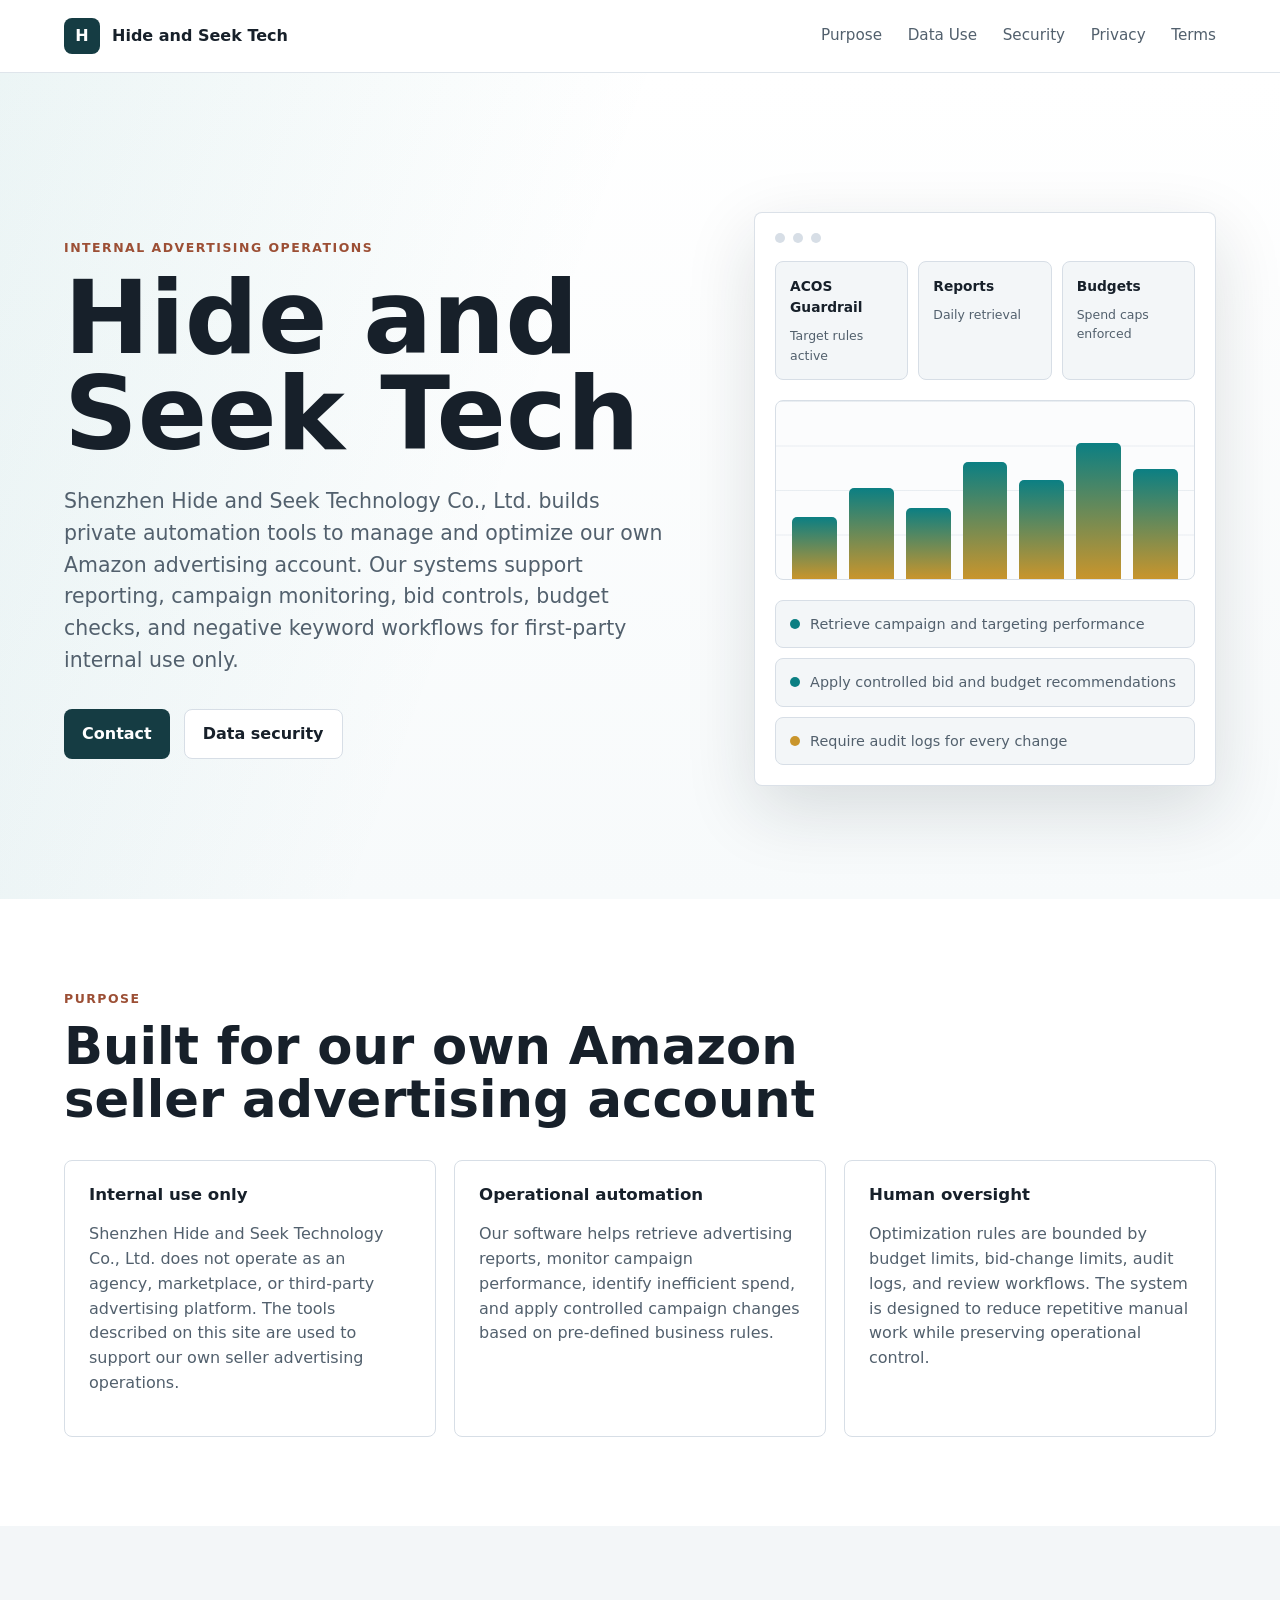
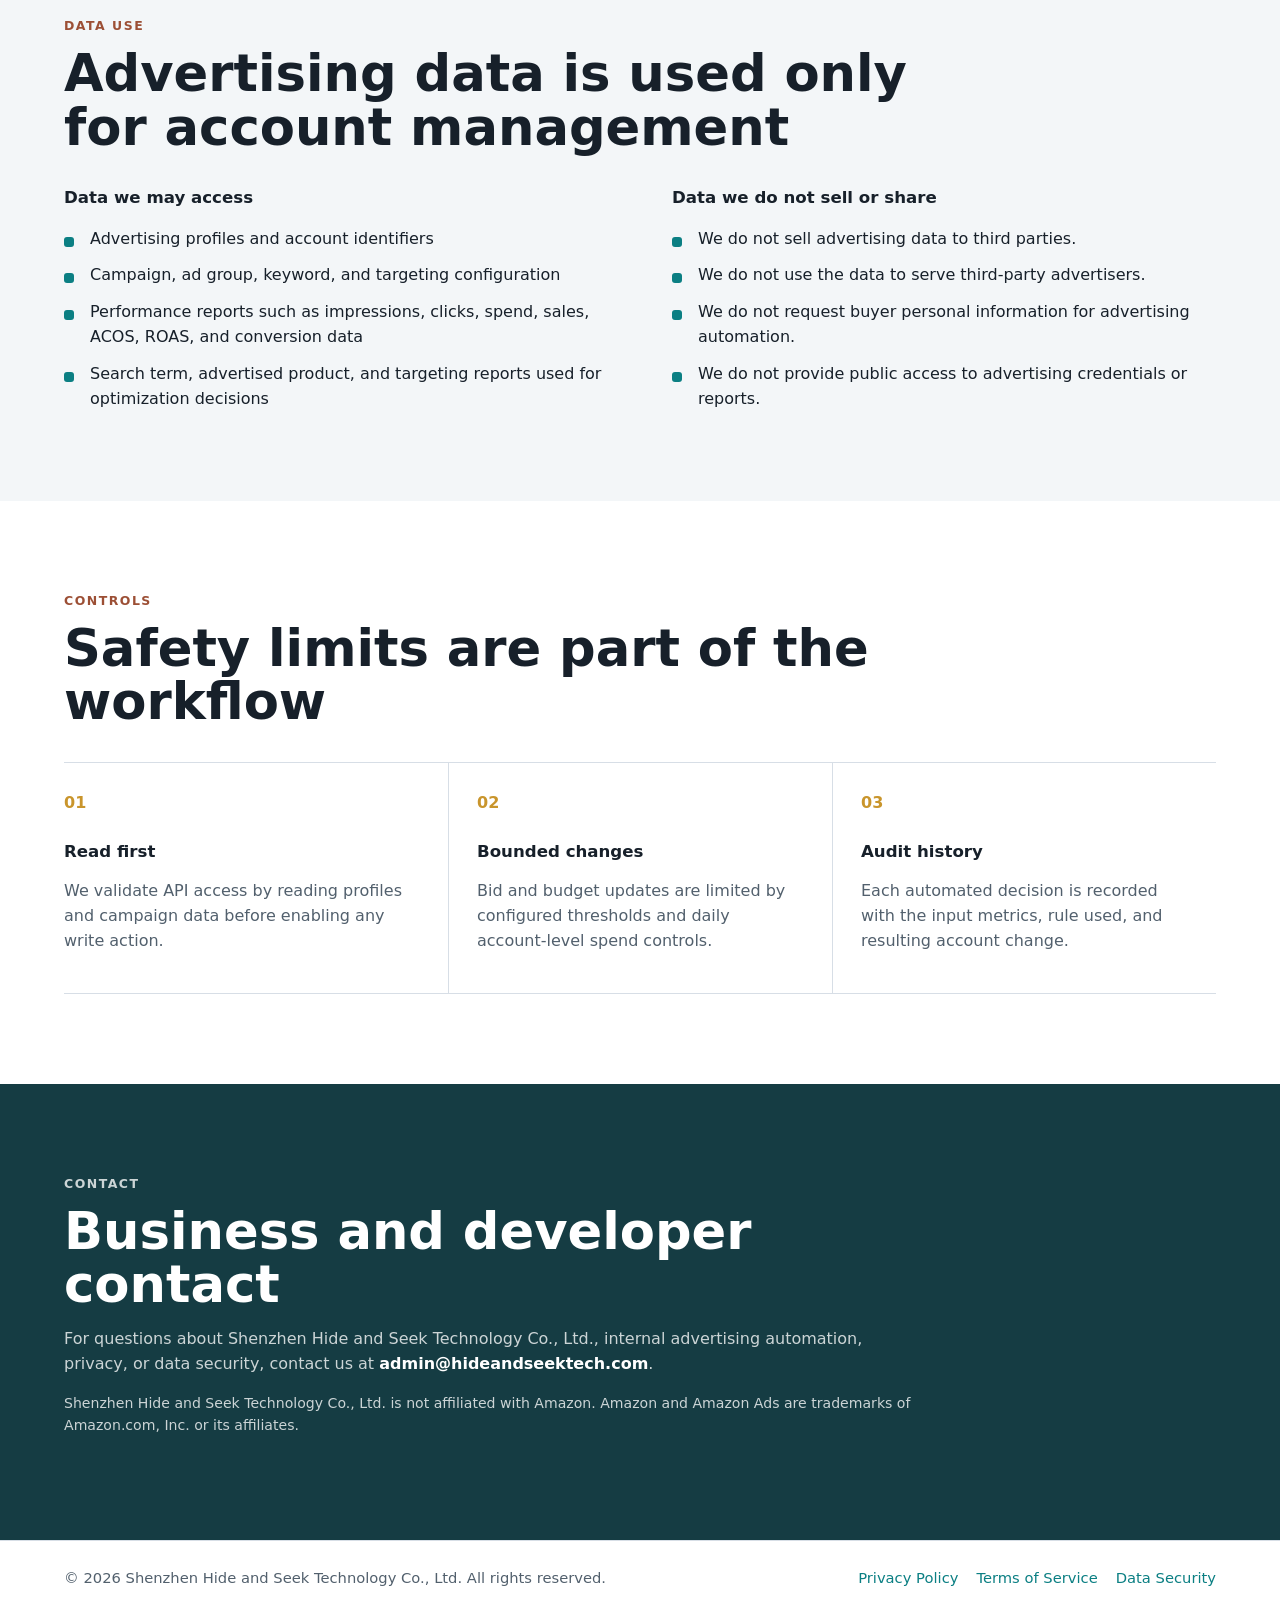
==== index.html @ 05aed89c "Initial static site" ====
<!doctype html>
<html lang="en">
  <head>
    <meta charset="utf-8">
    <meta name="viewport" content="width=device-width, initial-scale=1">
    <title>Hide and Seek Tech | Internal Amazon Advertising Automation</title>
    <meta name="description" content="Shenzhen Hide and Seek Technology Co., Ltd. builds internal automation tools for managing its own Amazon advertising operations.">
    <link rel="stylesheet" href="styles.css">
  </head>
  <body>
    <header class="site-header">
      <a class="brand" href="index.html" aria-label="Hide and Seek Tech home">
        <span class="brand-mark">H</span>
        <span>Hide and Seek Tech</span>
      </a>
      <nav class="nav" aria-label="Primary navigation">
        <a href="#purpose">Purpose</a>
        <a href="#data">Data Use</a>
        <a href="security.html">Security</a>
        <a href="privacy.html">Privacy</a>
        <a href="terms.html">Terms</a>
      </nav>
    </header>

    <main>
      <section class="hero">
        <div class="hero-copy">
          <p class="eyebrow">Internal advertising operations</p>
          <h1>Hide and Seek Tech</h1>
          <p class="lede">
            Shenzhen Hide and Seek Technology Co., Ltd. builds private automation tools to manage and optimize our own Amazon advertising account.
            Our systems support reporting, campaign monitoring, bid controls, budget checks, and negative
            keyword workflows for first-party internal use only.
          </p>
          <div class="hero-actions">
            <a class="button primary" href="#contact">Contact</a>
            <a class="button secondary" href="security.html">Data security</a>
          </div>
        </div>

        <div class="dashboard-visual" aria-label="Advertising operations dashboard preview">
          <div class="visual-top">
            <span></span>
            <span></span>
            <span></span>
          </div>
          <div class="metric-grid">
            <div>
              <strong>ACOS Guardrail</strong>
              <span>Target rules active</span>
            </div>
            <div>
              <strong>Reports</strong>
              <span>Daily retrieval</span>
            </div>
            <div>
              <strong>Budgets</strong>
              <span>Spend caps enforced</span>
            </div>
          </div>
          <div class="chart-row">
            <span style="height: 38%"></span>
            <span style="height: 56%"></span>
            <span style="height: 44%"></span>
            <span style="height: 72%"></span>
            <span style="height: 61%"></span>
            <span style="height: 84%"></span>
            <span style="height: 68%"></span>
          </div>
          <div class="rule-list">
            <div><span class="status ok"></span> Retrieve campaign and targeting performance</div>
            <div><span class="status ok"></span> Apply controlled bid and budget recommendations</div>
            <div><span class="status warn"></span> Require audit logs for every change</div>
          </div>
        </div>
      </section>

      <section id="purpose" class="section">
        <div class="section-heading">
          <p class="eyebrow">Purpose</p>
          <h2>Built for our own Amazon seller advertising account</h2>
        </div>
        <div class="content-grid">
          <article>
            <h3>Internal use only</h3>
            <p>
              Shenzhen Hide and Seek Technology Co., Ltd. does not operate as an agency, marketplace, or third-party advertising platform.
              The tools described on this site are used to support our own seller advertising operations.
            </p>
          </article>
          <article>
            <h3>Operational automation</h3>
            <p>
              Our software helps retrieve advertising reports, monitor campaign performance, identify inefficient
              spend, and apply controlled campaign changes based on pre-defined business rules.
            </p>
          </article>
          <article>
            <h3>Human oversight</h3>
            <p>
              Optimization rules are bounded by budget limits, bid-change limits, audit logs, and review workflows.
              The system is designed to reduce repetitive manual work while preserving operational control.
            </p>
          </article>
        </div>
      </section>

      <section id="data" class="section muted">
        <div class="section-heading">
          <p class="eyebrow">Data Use</p>
          <h2>Advertising data is used only for account management</h2>
        </div>
        <div class="two-column">
          <div>
            <h3>Data we may access</h3>
            <ul class="check-list">
              <li>Advertising profiles and account identifiers</li>
              <li>Campaign, ad group, keyword, and targeting configuration</li>
              <li>Performance reports such as impressions, clicks, spend, sales, ACOS, ROAS, and conversion data</li>
              <li>Search term, advertised product, and targeting reports used for optimization decisions</li>
            </ul>
          </div>
          <div>
            <h3>Data we do not sell or share</h3>
            <ul class="check-list">
              <li>We do not sell advertising data to third parties.</li>
              <li>We do not use the data to serve third-party advertisers.</li>
              <li>We do not request buyer personal information for advertising automation.</li>
              <li>We do not provide public access to advertising credentials or reports.</li>
            </ul>
          </div>
        </div>
      </section>

      <section class="section">
        <div class="section-heading">
          <p class="eyebrow">Controls</p>
          <h2>Safety limits are part of the workflow</h2>
        </div>
        <div class="control-band">
          <div>
            <span class="control-number">01</span>
            <h3>Read first</h3>
            <p>We validate API access by reading profiles and campaign data before enabling any write action.</p>
          </div>
          <div>
            <span class="control-number">02</span>
            <h3>Bounded changes</h3>
            <p>Bid and budget updates are limited by configured thresholds and daily account-level spend controls.</p>
          </div>
          <div>
            <span class="control-number">03</span>
            <h3>Audit history</h3>
            <p>Each automated decision is recorded with the input metrics, rule used, and resulting account change.</p>
          </div>
        </div>
      </section>

      <section id="contact" class="section contact-section">
        <div>
          <p class="eyebrow">Contact</p>
          <h2>Business and developer contact</h2>
          <p>
            For questions about Shenzhen Hide and Seek Technology Co., Ltd., internal advertising automation, privacy,
            or data security, contact us at <a href="mailto:admin@hideandseektech.com">admin@hideandseektech.com</a>.
          </p>
          <p class="small">
            Shenzhen Hide and Seek Technology Co., Ltd. is not affiliated with Amazon. Amazon and Amazon Ads are trademarks of Amazon.com, Inc.
            or its affiliates.
          </p>
        </div>
      </section>
    </main>

    <footer class="site-footer">
      <span>&copy; 2026 Shenzhen Hide and Seek Technology Co., Ltd. All rights reserved.</span>
      <div>
        <a href="privacy.html">Privacy Policy</a>
        <a href="terms.html">Terms of Service</a>
        <a href="security.html">Data Security</a>
      </div>
    </footer>
  </body>
</html>
---- styles.css ----
:root {
  --ink: #17202a;
  --muted-ink: #52606d;
  --line: #d7dee6;
  --paper: #ffffff;
  --soft: #f3f6f8;
  --deep: #153c43;
  --teal: #0b7f83;
  --gold: #c9952c;
  --rust: #9c4f35;
  --shadow: 0 24px 70px rgba(23, 32, 42, 0.14);
}

* {
  box-sizing: border-box;
}

html {
  scroll-behavior: smooth;
}

body {
  margin: 0;
  background: var(--paper);
  color: var(--ink);
  font-family: Inter, ui-sans-serif, system-ui, -apple-system, BlinkMacSystemFont, "Segoe UI", sans-serif;
  line-height: 1.55;
}

a {
  color: var(--teal);
  text-decoration: none;
}

a:hover {
  text-decoration: underline;
}

.site-header {
  position: sticky;
  top: 0;
  z-index: 10;
  display: flex;
  align-items: center;
  justify-content: space-between;
  gap: 24px;
  padding: 18px clamp(20px, 5vw, 72px);
  border-bottom: 1px solid rgba(215, 222, 230, 0.78);
  background: rgba(255, 255, 255, 0.94);
  backdrop-filter: blur(18px);
}

.brand {
  display: inline-flex;
  align-items: center;
  gap: 12px;
  color: var(--ink);
  font-weight: 740;
  letter-spacing: 0;
}

.brand:hover {
  text-decoration: none;
}

.brand-mark {
  display: grid;
  width: 36px;
  height: 36px;
  place-items: center;
  border-radius: 8px;
  background: var(--deep);
  color: #fff;
  font-weight: 800;
}

.nav {
  display: flex;
  align-items: center;
  justify-content: flex-end;
  gap: clamp(12px, 2vw, 28px);
  flex-wrap: wrap;
  font-size: 0.95rem;
}

.nav a {
  color: var(--muted-ink);
}

.hero {
  display: grid;
  grid-template-columns: minmax(0, 1.02fr) minmax(320px, 0.78fr);
  gap: clamp(36px, 7vw, 86px);
  align-items: center;
  min-height: calc(100vh - 74px);
  padding: clamp(56px, 8vw, 112px) clamp(20px, 5vw, 72px) clamp(42px, 6vw, 82px);
  background:
    linear-gradient(110deg, rgba(11, 127, 131, 0.08), transparent 42%),
    linear-gradient(180deg, #fff, #f7fafb);
}

.hero-copy {
  max-width: 780px;
}

.eyebrow {
  margin: 0 0 12px;
  color: var(--rust);
  font-size: 0.78rem;
  font-weight: 800;
  letter-spacing: 0.12em;
  text-transform: uppercase;
}

h1,
h2,
h3,
p {
  overflow-wrap: anywhere;
}

h1 {
  margin: 0;
  font-size: clamp(3.4rem, 8vw, 7.6rem);
  line-height: 0.94;
  letter-spacing: 0;
}

h2 {
  margin: 0;
  font-size: clamp(2rem, 4vw, 3.45rem);
  line-height: 1.04;
  letter-spacing: 0;
}

h3 {
  margin: 0 0 10px;
  font-size: 1.04rem;
  line-height: 1.25;
}

.lede {
  max-width: 680px;
  margin: 24px 0 0;
  color: var(--muted-ink);
  font-size: clamp(1.08rem, 1.8vw, 1.28rem);
}

.hero-actions {
  display: flex;
  flex-wrap: wrap;
  gap: 14px;
  margin-top: 32px;
}

.button {
  display: inline-flex;
  min-height: 46px;
  align-items: center;
  justify-content: center;
  border-radius: 8px;
  padding: 12px 18px;
  font-weight: 760;
}

.button:hover {
  text-decoration: none;
}

.button.primary {
  background: var(--deep);
  color: #fff;
}

.button.secondary {
  border: 1px solid var(--line);
  background: #fff;
  color: var(--ink);
}

.dashboard-visual {
  width: min(100%, 520px);
  justify-self: center;
  padding: 20px;
  border: 1px solid rgba(215, 222, 230, 0.9);
  border-radius: 8px;
  background: #fff;
  box-shadow: var(--shadow);
}

.visual-top {
  display: flex;
  gap: 8px;
  margin-bottom: 18px;
}

.visual-top span {
  width: 10px;
  height: 10px;
  border-radius: 50%;
  background: var(--line);
}

.metric-grid {
  display: grid;
  grid-template-columns: repeat(3, 1fr);
  gap: 10px;
}

.metric-grid div,
.rule-list div {
  border: 1px solid var(--line);
  border-radius: 8px;
  background: var(--soft);
}

.metric-grid div {
  min-height: 98px;
  padding: 14px;
}

.metric-grid strong,
.metric-grid span {
  display: block;
}

.metric-grid strong {
  margin-bottom: 8px;
  font-size: 0.86rem;
}

.metric-grid span {
  color: var(--muted-ink);
  font-size: 0.78rem;
}

.chart-row {
  display: flex;
  align-items: end;
  gap: 12px;
  height: 180px;
  margin: 20px 0;
  padding: 16px 16px 0;
  border: 1px solid var(--line);
  border-radius: 8px;
  background:
    linear-gradient(rgba(215, 222, 230, 0.5) 1px, transparent 1px) 0 0 / 100% 25%,
    #fbfcfd;
}

.chart-row span {
  flex: 1;
  min-width: 20px;
  border-radius: 5px 5px 0 0;
  background: linear-gradient(180deg, var(--teal), var(--gold));
}

.rule-list {
  display: grid;
  gap: 10px;
}

.rule-list div {
  display: flex;
  gap: 10px;
  align-items: center;
  padding: 12px 14px;
  color: var(--muted-ink);
  font-size: 0.9rem;
}

.status {
  flex: 0 0 auto;
  width: 10px;
  height: 10px;
  border-radius: 50%;
}

.status.ok {
  background: var(--teal);
}

.status.warn {
  background: var(--gold);
}

.section {
  padding: clamp(56px, 7vw, 98px) clamp(20px, 5vw, 72px);
}

.section.muted {
  background: var(--soft);
}

.section-heading {
  max-width: 860px;
  margin-bottom: 34px;
}

.content-grid {
  display: grid;
  grid-template-columns: repeat(3, minmax(0, 1fr));
  gap: 18px;
}

.content-grid article {
  min-height: 230px;
  padding: 24px;
  border: 1px solid var(--line);
  border-radius: 8px;
  background: #fff;
}

.content-grid p,
.two-column p,
.control-band p,
.legal-page p,
.legal-page li,
.contact-section p {
  color: var(--muted-ink);
}

.two-column {
  display: grid;
  grid-template-columns: repeat(2, minmax(0, 1fr));
  gap: clamp(22px, 5vw, 64px);
  align-items: start;
}

.check-list {
  display: grid;
  gap: 12px;
  margin: 18px 0 0;
  padding: 0;
  list-style: none;
}

.check-list li {
  position: relative;
  padding-left: 26px;
}

.check-list li::before {
  position: absolute;
  top: 0.62em;
  left: 0;
  width: 10px;
  height: 10px;
  border-radius: 3px;
  background: var(--teal);
  content: "";
}

.control-band {
  display: grid;
  grid-template-columns: repeat(3, minmax(0, 1fr));
  border-top: 1px solid var(--line);
  border-bottom: 1px solid var(--line);
}

.control-band div {
  padding: 28px 28px 24px 0;
}

.control-band div + div {
  padding-left: 28px;
  border-left: 1px solid var(--line);
}

.control-number {
  display: block;
  margin-bottom: 26px;
  color: var(--gold);
  font-weight: 820;
}

.contact-section {
  background: var(--deep);
  color: #fff;
}

.contact-section > div {
  max-width: 850px;
}

.contact-section p,
.contact-section .small {
  color: rgba(255, 255, 255, 0.78);
}

.contact-section a {
  color: #fff;
  font-weight: 760;
}

.small {
  font-size: 0.88rem;
}

.site-footer {
  display: flex;
  align-items: center;
  justify-content: space-between;
  gap: 18px;
  flex-wrap: wrap;
  padding: 26px clamp(20px, 5vw, 72px);
  border-top: 1px solid var(--line);
  color: var(--muted-ink);
  font-size: 0.92rem;
}

.site-footer div {
  display: flex;
  gap: 18px;
  flex-wrap: wrap;
}

.legal-page {
  max-width: 900px;
  min-height: calc(100vh - 160px);
  padding: clamp(56px, 8vw, 96px) clamp(20px, 5vw, 72px);
}

.legal-page h1 {
  margin-bottom: 24px;
  font-size: clamp(2.7rem, 7vw, 5.4rem);
}

.legal-page h2 {
  margin-top: 34px;
  font-size: clamp(1.45rem, 2.4vw, 2.05rem);
}

@media (max-width: 880px) {
  .site-header {
    position: static;
    align-items: flex-start;
    flex-direction: column;
  }

  .nav {
    justify-content: flex-start;
  }

  .hero,
  .content-grid,
  .two-column,
  .control-band {
    grid-template-columns: 1fr;
  }

  .hero {
    min-height: auto;
  }

  .dashboard-visual {
    justify-self: start;
  }

  .control-band div,
  .control-band div + div {
    padding: 24px 0;
    border-left: 0;
  }

  .control-band div + div {
    border-top: 1px solid var(--line);
  }
}

@media (max-width: 560px) {
  .brand {
    font-size: 0.95rem;
  }

  .nav {
    gap: 12px 16px;
    font-size: 0.88rem;
  }

  .metric-grid {
    grid-template-columns: 1fr;
  }

  .chart-row {
    height: 130px;
    gap: 7px;
    padding-inline: 10px;
  }

  .chart-row span {
    min-width: 10px;
  }

  .button {
    width: 100%;
  }
}
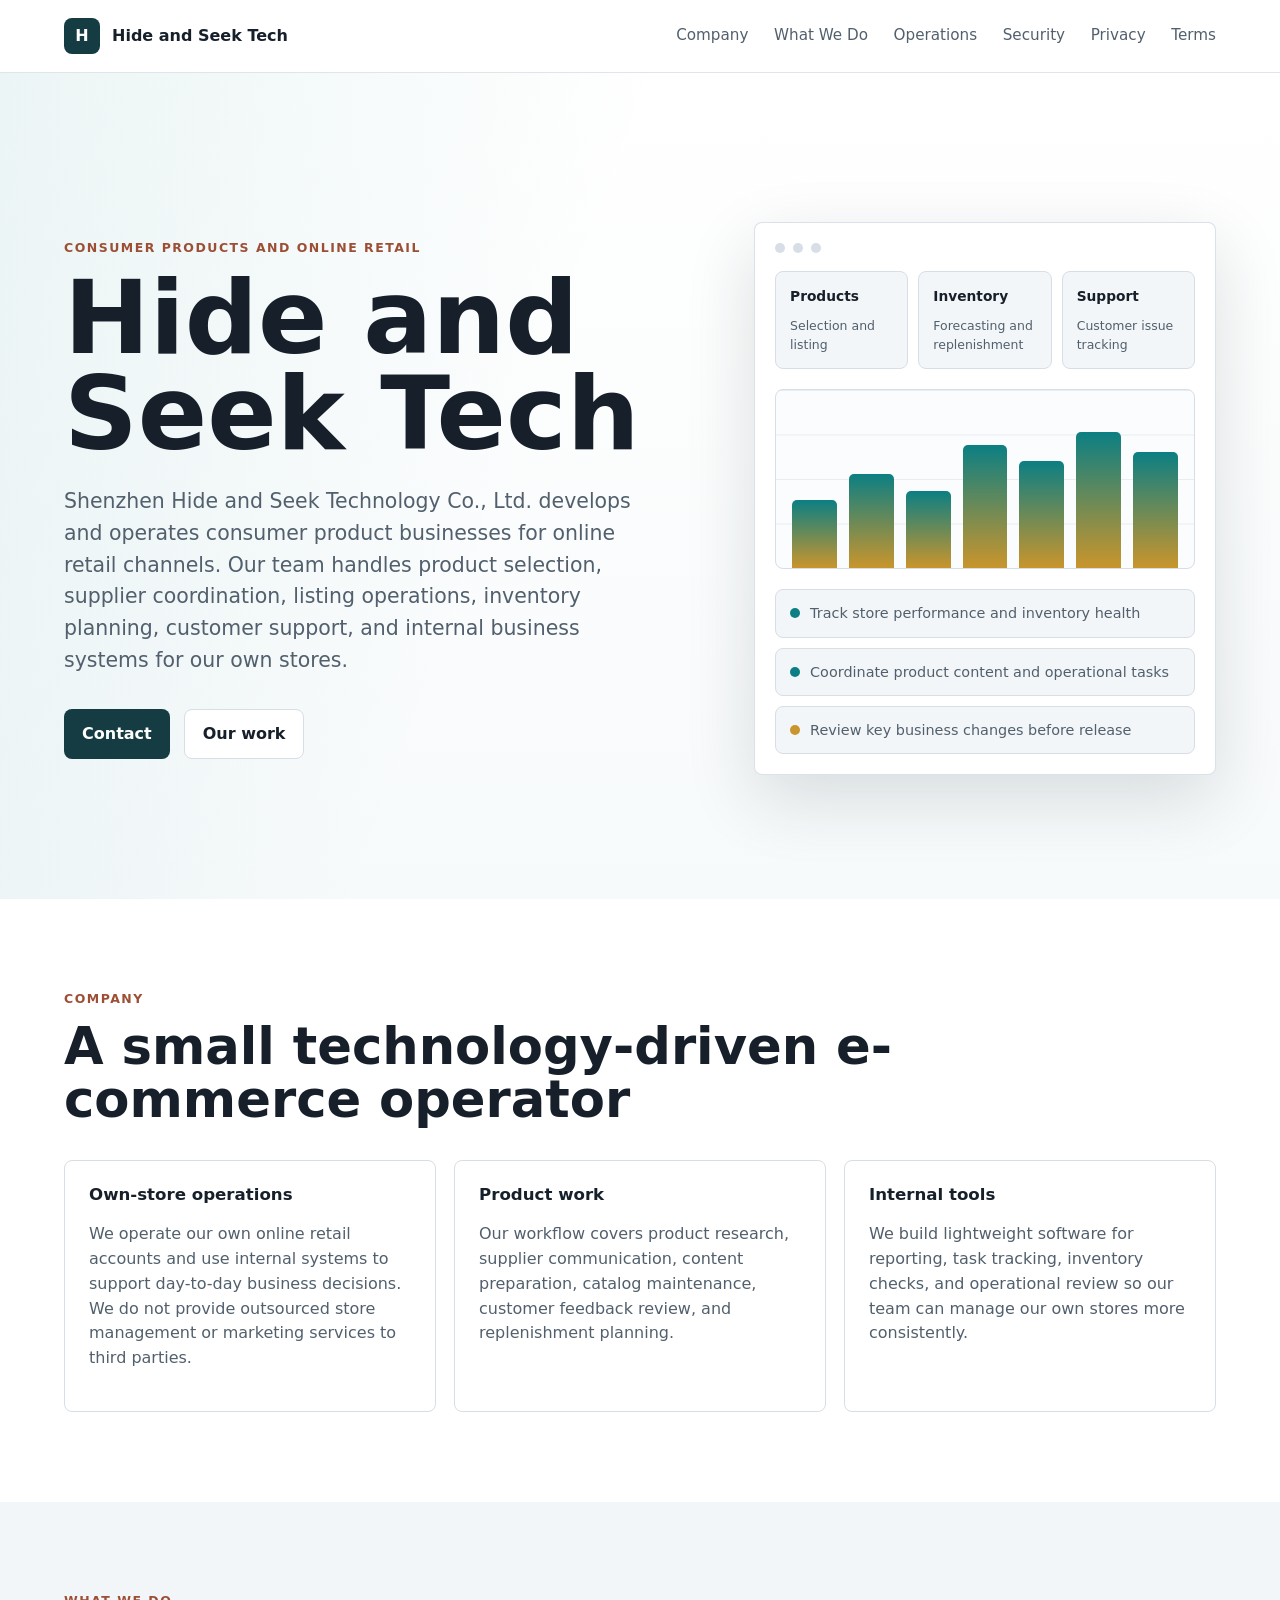
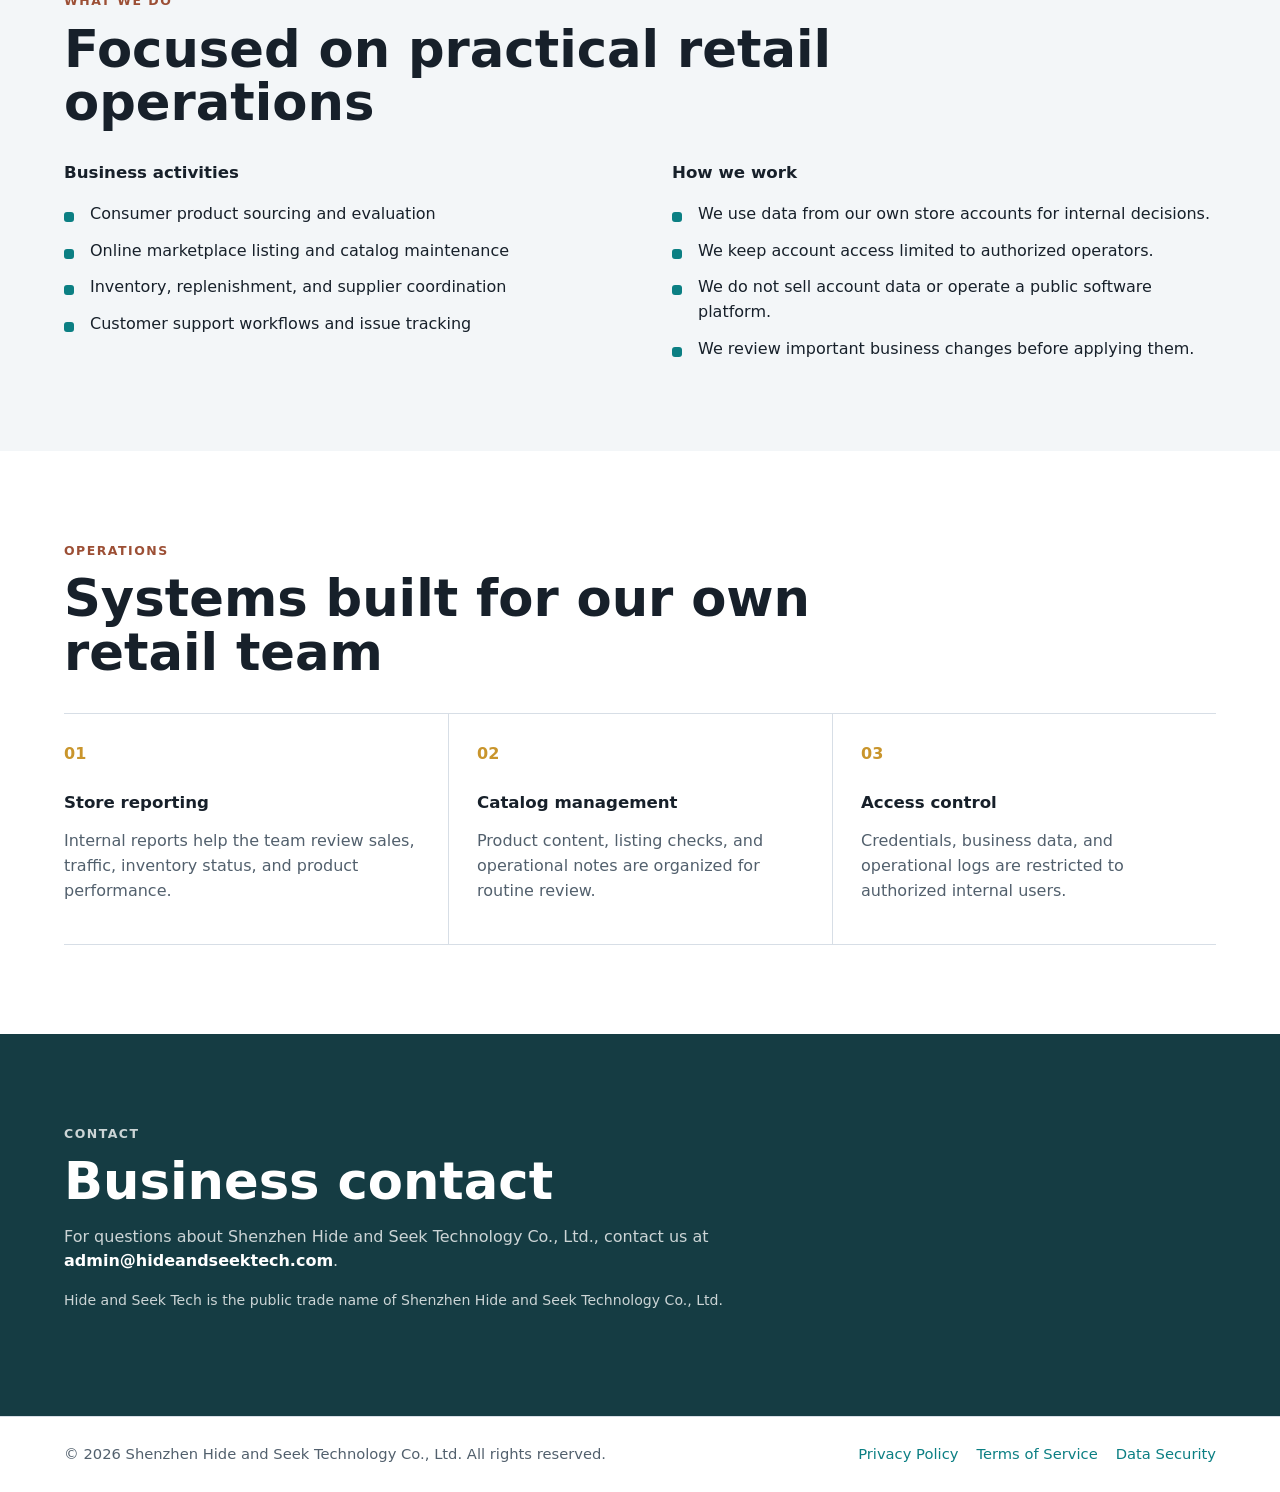
==== commit cef32f7d: "Reposition site as ecommerce company" ====
--- a/index.html
+++ b/index.html
@@ -3,8 +3,8 @@
   <head>
     <meta charset="utf-8">
     <meta name="viewport" content="width=device-width, initial-scale=1">
-    <title>Hide and Seek Tech | Internal Amazon Advertising Automation</title>
-    <meta name="description" content="Shenzhen Hide and Seek Technology Co., Ltd. builds internal automation tools for managing its own Amazon advertising operations.">
+    <title>Hide and Seek Tech | Product and E-commerce Operations</title>
+    <meta name="description" content="Shenzhen Hide and Seek Technology Co., Ltd. operates consumer product brands through online retail channels.">
     <link rel="stylesheet" href="styles.css">
   </head>
   <body>
@@ -14,8 +14,9 @@
         <span>Hide and Seek Tech</span>
       </a>
       <nav class="nav" aria-label="Primary navigation">
-        <a href="#purpose">Purpose</a>
-        <a href="#data">Data Use</a>
+        <a href="#company">Company</a>
+        <a href="#work">What We Do</a>
+        <a href="#operations">Operations</a>
         <a href="security.html">Security</a>
         <a href="privacy.html">Privacy</a>
         <a href="terms.html">Terms</a>
@@ -25,20 +26,20 @@
     <main>
       <section class="hero">
         <div class="hero-copy">
-          <p class="eyebrow">Internal advertising operations</p>
+          <p class="eyebrow">Consumer products and online retail</p>
           <h1>Hide and Seek Tech</h1>
           <p class="lede">
-            Shenzhen Hide and Seek Technology Co., Ltd. builds private automation tools to manage and optimize our own Amazon advertising account.
-            Our systems support reporting, campaign monitoring, bid controls, budget checks, and negative
-            keyword workflows for first-party internal use only.
+            Shenzhen Hide and Seek Technology Co., Ltd. develops and operates consumer product businesses for online
+            retail channels. Our team handles product selection, supplier coordination, listing operations, inventory
+            planning, customer support, and internal business systems for our own stores.
           </p>
           <div class="hero-actions">
             <a class="button primary" href="#contact">Contact</a>
-            <a class="button secondary" href="security.html">Data security</a>
+            <a class="button secondary" href="#work">Our work</a>
           </div>
         </div>
 
-        <div class="dashboard-visual" aria-label="Advertising operations dashboard preview">
+        <div class="dashboard-visual" aria-label="Operations dashboard preview">
           <div class="visual-top">
             <span></span>
             <span></span>
@@ -46,112 +47,112 @@
           </div>
           <div class="metric-grid">
             <div>
-              <strong>ACOS Guardrail</strong>
-              <span>Target rules active</span>
+              <strong>Products</strong>
+              <span>Selection and listing</span>
             </div>
             <div>
-              <strong>Reports</strong>
-              <span>Daily retrieval</span>
+              <strong>Inventory</strong>
+              <span>Forecasting and replenishment</span>
             </div>
             <div>
-              <strong>Budgets</strong>
-              <span>Spend caps enforced</span>
+              <strong>Support</strong>
+              <span>Customer issue tracking</span>
             </div>
           </div>
           <div class="chart-row">
-            <span style="height: 38%"></span>
-            <span style="height: 56%"></span>
-            <span style="height: 44%"></span>
+            <span style="height: 42%"></span>
+            <span style="height: 58%"></span>
+            <span style="height: 48%"></span>
+            <span style="height: 76%"></span>
+            <span style="height: 66%"></span>
+            <span style="height: 84%"></span>
             <span style="height: 72%"></span>
-            <span style="height: 61%"></span>
-            <span style="height: 84%"></span>
-            <span style="height: 68%"></span>
           </div>
           <div class="rule-list">
-            <div><span class="status ok"></span> Retrieve campaign and targeting performance</div>
-            <div><span class="status ok"></span> Apply controlled bid and budget recommendations</div>
-            <div><span class="status warn"></span> Require audit logs for every change</div>
+            <div><span class="status ok"></span> Track store performance and inventory health</div>
+            <div><span class="status ok"></span> Coordinate product content and operational tasks</div>
+            <div><span class="status warn"></span> Review key business changes before release</div>
           </div>
         </div>
       </section>
 
-      <section id="purpose" class="section">
+      <section id="company" class="section">
         <div class="section-heading">
-          <p class="eyebrow">Purpose</p>
-          <h2>Built for our own Amazon seller advertising account</h2>
+          <p class="eyebrow">Company</p>
+          <h2>A small technology-driven e-commerce operator</h2>
         </div>
         <div class="content-grid">
           <article>
-            <h3>Internal use only</h3>
+            <h3>Own-store operations</h3>
             <p>
-              Shenzhen Hide and Seek Technology Co., Ltd. does not operate as an agency, marketplace, or third-party advertising platform.
-              The tools described on this site are used to support our own seller advertising operations.
+              We operate our own online retail accounts and use internal systems to support day-to-day business
+              decisions. We do not provide outsourced store management or marketing services to third parties.
             </p>
           </article>
           <article>
-            <h3>Operational automation</h3>
+            <h3>Product work</h3>
             <p>
-              Our software helps retrieve advertising reports, monitor campaign performance, identify inefficient
-              spend, and apply controlled campaign changes based on pre-defined business rules.
+              Our workflow covers product research, supplier communication, content preparation, catalog maintenance,
+              customer feedback review, and replenishment planning.
             </p>
           </article>
           <article>
-            <h3>Human oversight</h3>
+            <h3>Internal tools</h3>
             <p>
-              Optimization rules are bounded by budget limits, bid-change limits, audit logs, and review workflows.
-              The system is designed to reduce repetitive manual work while preserving operational control.
+              We build lightweight software for reporting, task tracking, inventory checks, and operational review so
+              our team can manage our own stores more consistently.
             </p>
           </article>
         </div>
       </section>
 
-      <section id="data" class="section muted">
+      <section id="work" class="section muted">
         <div class="section-heading">
-          <p class="eyebrow">Data Use</p>
-          <h2>Advertising data is used only for account management</h2>
+          <p class="eyebrow">What We Do</p>
+          <h2>Focused on practical retail operations</h2>
         </div>
         <div class="two-column">
           <div>
-            <h3>Data we may access</h3>
+            <h3>Business activities</h3>
             <ul class="check-list">
-              <li>Advertising profiles and account identifiers</li>
-              <li>Campaign, ad group, keyword, and targeting configuration</li>
-              <li>Performance reports such as impressions, clicks, spend, sales, ACOS, ROAS, and conversion data</li>
-              <li>Search term, advertised product, and targeting reports used for optimization decisions</li>
+              <li>Consumer product sourcing and evaluation</li>
+              <li>Online marketplace listing and catalog maintenance</li>
+              <li>Inventory, replenishment, and supplier coordination</li>
+              <li>Customer support workflows and issue tracking</li>
             </ul>
           </div>
           <div>
-            <h3>Data we do not sell or share</h3>
+            <h3>How we work</h3>
             <ul class="check-list">
-              <li>We do not sell advertising data to third parties.</li>
-              <li>We do not use the data to serve third-party advertisers.</li>
-              <li>We do not request buyer personal information for advertising automation.</li>
-              <li>We do not provide public access to advertising credentials or reports.</li>
+              <li>We use data from our own store accounts for internal decisions.</li>
+              <li>We keep account access limited to authorized operators.</li>
+              <li>We do not sell account data or operate a public software platform.</li>
+              <li>We review important business changes before applying them.</li>
             </ul>
           </div>
         </div>
       </section>
 
-      <section class="section">
+      <section id="operations" class="section">
         <div class="section-heading">
-          <p class="eyebrow">Controls</p>
-          <h2>Safety limits are part of the workflow</h2>
+          <p class="eyebrow">Operations</p>
+          <h2>Systems built for our own retail team</h2>
         </div>
         <div class="control-band">
           <div>
             <span class="control-number">01</span>
-            <h3>Read first</h3>
-            <p>We validate API access by reading profiles and campaign data before enabling any write action.</p>
+            <h3>Store reporting</h3>
+            <p>Internal reports help the team review sales, traffic, inventory status, and product performance.</p>
           </div>
           <div>
             <span class="control-number">02</span>
-            <h3>Bounded changes</h3>
-            <p>Bid and budget updates are limited by configured thresholds and daily account-level spend controls.</p>
+            <h3>Catalog management</h3>
+            <p>Product content, listing checks, and operational notes are organized for routine review.</p>
           </div>
           <div>
             <span class="control-number">03</span>
-            <h3>Audit history</h3>
-            <p>Each automated decision is recorded with the input metrics, rule used, and resulting account change.</p>
+            <h3>Access control</h3>
+            <p>Credentials, business data, and operational logs are restricted to authorized internal users.</p>
           </div>
         </div>
       </section>
@@ -159,14 +160,13 @@
       <section id="contact" class="section contact-section">
         <div>
           <p class="eyebrow">Contact</p>
-          <h2>Business and developer contact</h2>
+          <h2>Business contact</h2>
           <p>
-            For questions about Shenzhen Hide and Seek Technology Co., Ltd., internal advertising automation, privacy,
-            or data security, contact us at <a href="mailto:admin@hideandseektech.com">admin@hideandseektech.com</a>.
+            For questions about Shenzhen Hide and Seek Technology Co., Ltd., contact us at
+            <a href="mailto:admin@hideandseektech.com">admin@hideandseektech.com</a>.
           </p>
           <p class="small">
-            Shenzhen Hide and Seek Technology Co., Ltd. is not affiliated with Amazon. Amazon and Amazon Ads are trademarks of Amazon.com, Inc.
-            or its affiliates.
+            Hide and Seek Tech is the public trade name of Shenzhen Hide and Seek Technology Co., Ltd.
           </p>
         </div>
       </section>
